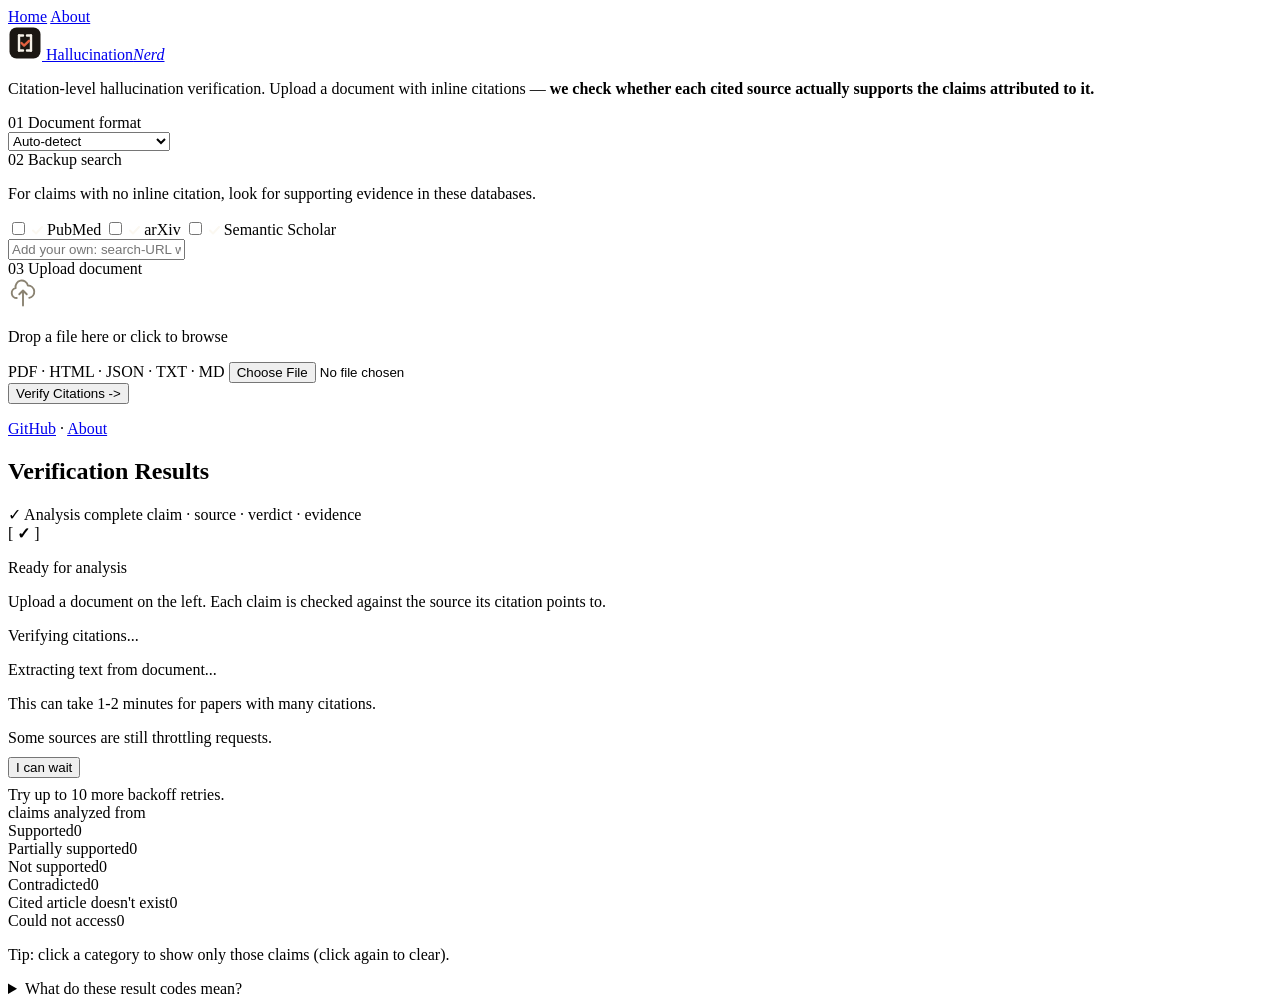
==== frontend/index.html @ cc7b4124 "Merge pull request #8 from Harsh23Kashyap/fix/bounded-citation-retries fix(resolver): retry throttle" ====
<!DOCTYPE html>
<html lang="en">
<head>
    <meta charset="UTF-8">
    <meta name="viewport" content="width=device-width, initial-scale=1.0">
    <title>HallucinationNerd — Citation Verification</title>
    <meta name="description" content="Citation-level hallucination verification: check whether cited sources actually support the claims attributed to them.">
    <link rel="preconnect" href="https://fonts.googleapis.com">
    <link rel="preconnect" href="https://fonts.gstatic.com" crossorigin>
    <link href="https://fonts.googleapis.com/css2?family=Fraunces:ital,opsz,wght@0,9..144,500;0,9..144,600;1,9..144,600&family=IBM+Plex+Mono:wght@400;500;600&family=Inter:wght@400;500;600;700&display=swap" rel="stylesheet">
    <link rel="stylesheet" href="styles.css">
</head>
<body>
    <nav class="corner-nav" aria-label="Primary navigation">
        <a href="index.html" class="active">Home</a>
        <a href="about.html">About</a>
    </nav>
    <div class="shell">

        <!-- LEFT RAIL: input -->
        <div class="rail">
            <div class="brand">
                <a class="brand-mark" href="/">
                    <svg width="34" height="34" viewBox="0 0 34 34" fill="none" aria-hidden="true">
                        <rect x="1.5" y="1.5" width="31" height="31" rx="7" fill="#1B1712"/>
                        <path d="M11 9.5v15M23 9.5v15" stroke="#F5F1E8" stroke-width="2.4" stroke-linecap="round"/>
                        <path d="M11 9.5h4M11 24.5h4M23 9.5h-4M23 24.5h-4" stroke="#F5F1E8" stroke-width="2.4" stroke-linecap="round"/>
                        <path d="M13.5 17l2.6 2.6L21 14.8" stroke="#E2603F" stroke-width="2.4" stroke-linecap="round" stroke-linejoin="round"/>
                    </svg>
                    <span class="brand-word">Hallucination<em>Nerd</em></span>
                </a>
                <p class="tagline">
                    Citation-level hallucination verification. Upload a document with inline citations —
                    <strong>we check whether each cited source actually supports the claims attributed to it.</strong>
                </p>
            </div>

            <form id="uploadForm">
                <div class="form-section">
                    <label class="section-label" for="sourceType"><span class="num">01</span> Document format</label>
                    <div class="select-wrap">
                        <select name="source_type" id="sourceType">
                            <option value="auto">Auto-detect</option>
                            <option value="pdf">PDF (research paper)</option>
                            <option value="html">HTML (web page)</option>
                            <option value="json">JSON (structured input)</option>
                            <option value="text">Plain text</option>
                        </select>
                    </div>
                </div>

                <div class="form-section">
                    <span class="section-label"><span class="num">02</span> Backup search</span>
                    <p class="section-hint">For claims with no inline citation, look for supporting evidence in these databases.</p>
                    <div class="check-list">
                        <label class="check">
                            <input type="checkbox" name="db" value="pubmed" class="dbCheck">
                            <span class="box"><svg width="11" height="9" viewBox="0 0 11 9" fill="none"><path d="M1 4.5L4 7.5L10 1" stroke="#FBF8F1" stroke-width="2" stroke-linecap="round" stroke-linejoin="round"/></svg></span>
                            PubMed
                        </label>
                        <label class="check">
                            <input type="checkbox" name="db" value="arxiv" class="dbCheck">
                            <span class="box"><svg width="11" height="9" viewBox="0 0 11 9" fill="none"><path d="M1 4.5L4 7.5L10 1" stroke="#FBF8F1" stroke-width="2" stroke-linecap="round" stroke-linejoin="round"/></svg></span>
                            arXiv
                        </label>
                        <label class="check">
                            <input type="checkbox" name="db" value="semantic_scholar" class="dbCheck">
                            <span class="box"><svg width="11" height="9" viewBox="0 0 11 9" fill="none"><path d="M1 4.5L4 7.5L10 1" stroke="#FBF8F1" stroke-width="2" stroke-linecap="round" stroke-linejoin="round"/></svg></span>
                            Semantic Scholar
                        </label>
                    </div>
                    <input type="text" id="customDatabase" name="custom_database"
                        placeholder="Add your own: search-URL with {query}">
                </div>

                <div class="form-section">
                    <span class="section-label"><span class="num">03</span> Upload document</span>
                    <div id="dropZone" class="dropzone" role="button" tabindex="0" aria-label="Upload a document">
                        <svg width="30" height="30" viewBox="0 0 24 24" fill="none" stroke="#8A8271" stroke-width="1.5" stroke-linecap="round" stroke-linejoin="round">
                            <path d="M7 16a4 4 0 01-.88-7.903A5 5 0 1115.9 6L16 6a5 5 0 011 9.9M15 13l-3-3m0 0l-3 3m3-3v12"/>
                        </svg>
                        <p id="fileLabel">Drop a file here or click to browse</p>
                        <span class="kinds">PDF · HTML · JSON · TXT · MD</span>
                        <input type="file" id="fileInput" name="file" accept=".pdf,.html,.htm,.json,.txt,.md" class="hidden">
                    </div>
                </div>

                <button type="submit" id="submitBtn" class="submit-btn">
                    Verify Citations <span class="arrow">-&gt;</span>
                </button>
            </form>

            <div class="rail-footer">
                <p>
                    <a href="https://github.com/Taranum01/HallucinationNerd">GitHub</a> ·
                    <a href="about.html">About</a>
                </p>
            </div>
        </div>

        <!-- RIGHT: results -->
        <div class="stage">
            <div class="stage-head">
                <h2>Verification Results</h2>
                <span id="doneFlag" class="done-flag hidden">✓ Analysis complete</span>
                <span class="legend">claim · source · verdict · evidence</span>
            </div>

            <!-- Empty state -->
            <div id="emptyState" class="empty-state">
                <div class="motif" aria-hidden="true">[ <b>&#10003;</b> ]</div>
                <p class="title">Ready for analysis</p>
                <p class="sub">Upload a document on the left. Each claim is checked against the source its citation points to.</p>
            </div>

            <!-- Loading state -->
            <div id="loadingState" class="loading-state hidden">
                <div class="loader" aria-hidden="true"></div>
                <p class="title">Verifying citations...</p>
                <p class="stage-msg" id="loadingMsg">Extracting text from document...</p>
                <p class="hint">This can take 1-2 minutes for papers with many citations.</p>
            </div>

            <div id="retryOffer" class="error-box hidden">
                <p style="margin:0 0 10px">Some sources are still throttling requests.</p>
                <button id="patientRetryBtn" type="button" class="primary-btn">I can wait</button>
                <p class="hint" style="margin:8px 0 0">Try up to 10 more backoff retries.</p>
            </div>

            <!-- Summary -->
            <div id="summaryBar" class="summary hidden fade-in">
                <div class="summary-card">
                    <div class="summary-top">
                        <span class="summary-source"><b id="summaryCount"></b> claims analyzed from <span class="fname" id="summaryFile"></span></span>
                        <span id="summaryText" class="hidden"></span>
                    </div>
                    <div class="verdict-summary" id="verdictSummary">
                        <div class="vrow" data-cat="SUPPORTED"><span class="sw" style="background:#1B7F3B"></span><span class="vlabel">Supported</span><span class="vcount" id="vcSupported">0</span></div>
                        <div class="vrow" data-cat="PARTIALLY_SUPPORTED"><span class="sw" style="background:#A6E0B3"></span><span class="vlabel">Partially supported</span><span class="vcount" id="vcPartial">0</span></div>
                        <div class="vrow" data-cat="NOT_SUPPORTED"><span class="sw" style="background:#F2D64B"></span><span class="vlabel">Not supported</span><span class="vcount" id="vcNotSupported">0</span></div>
                        <div class="vrow" data-cat="CONTRADICTED"><span class="sw" style="background:#E0392B"></span><span class="vlabel">Contradicted</span><span class="vcount" id="vcContradicted">0</span></div>
                        <div class="vrow" data-cat="CITATION_NOT_FOUND"><span class="sw" style="background:#000000"></span><span class="vlabel">Cited article doesn&#39;t exist</span><span class="vcount" id="vcNotFound">0</span></div>
                        <div class="vrow" data-cat="NOACCESS"><span class="sw" style="background:#595959"></span><span class="vlabel">Could not access</span><span class="vcount" id="vcNoAccess">0</span></div>
                    </div>
                    <p class="filter-hint" id="filterHint">Tip: click a category to show only those claims (click again to clear).</p>

                    <details class="legend-box">
                        <summary>What do these result codes mean?</summary>
                        <ul>
                            <li><span class="lsw" style="background:#1B7F3B"></span><b>Supported</b> — the cited source states or logically implies the claim.</li>
                            <li><span class="lsw" style="background:#A6E0B3"></span><b>Partially supported</b> — same topic and right direction, but the claim adds specifics not in the source.</li>
                            <li><span class="lsw" style="background:#F2D64B"></span><b>Not supported</b> — the source contains nothing relevant to the claim.</li>
                            <li><span class="lsw" style="background:#E0392B"></span><b>Contradicted</b> — the source states the opposite of the claim.</li>
                            <li><span class="lsw" style="background:#000000"></span><b>Cited article doesn&#39;t exist</b> — the citation does not resolve to a real, retrievable document.</li>
                            <li><span class="lsw" style="background:#595959"></span><b>Could not access</b> — the article exists but its content could not be retrieved or is too sparse to assess.</li>
                        </ul>
                    </details>

                </div>
            </div>

            <!-- Detailed claims -->
            <h3 class="details-head" id="detailsHeader" style="display:none">Detailed per-claim results</h3>
            <div id="claimsList" class="claims-list"></div>

            <!-- Error state -->
            <div id="errorState" class="error-box hidden">
                <p id="errorMsg" style="margin:0"></p>
            </div>
        </div>
    </div>

    <script src="env.js"></script>
    <script src="app.js"></script>
</body>
</html>
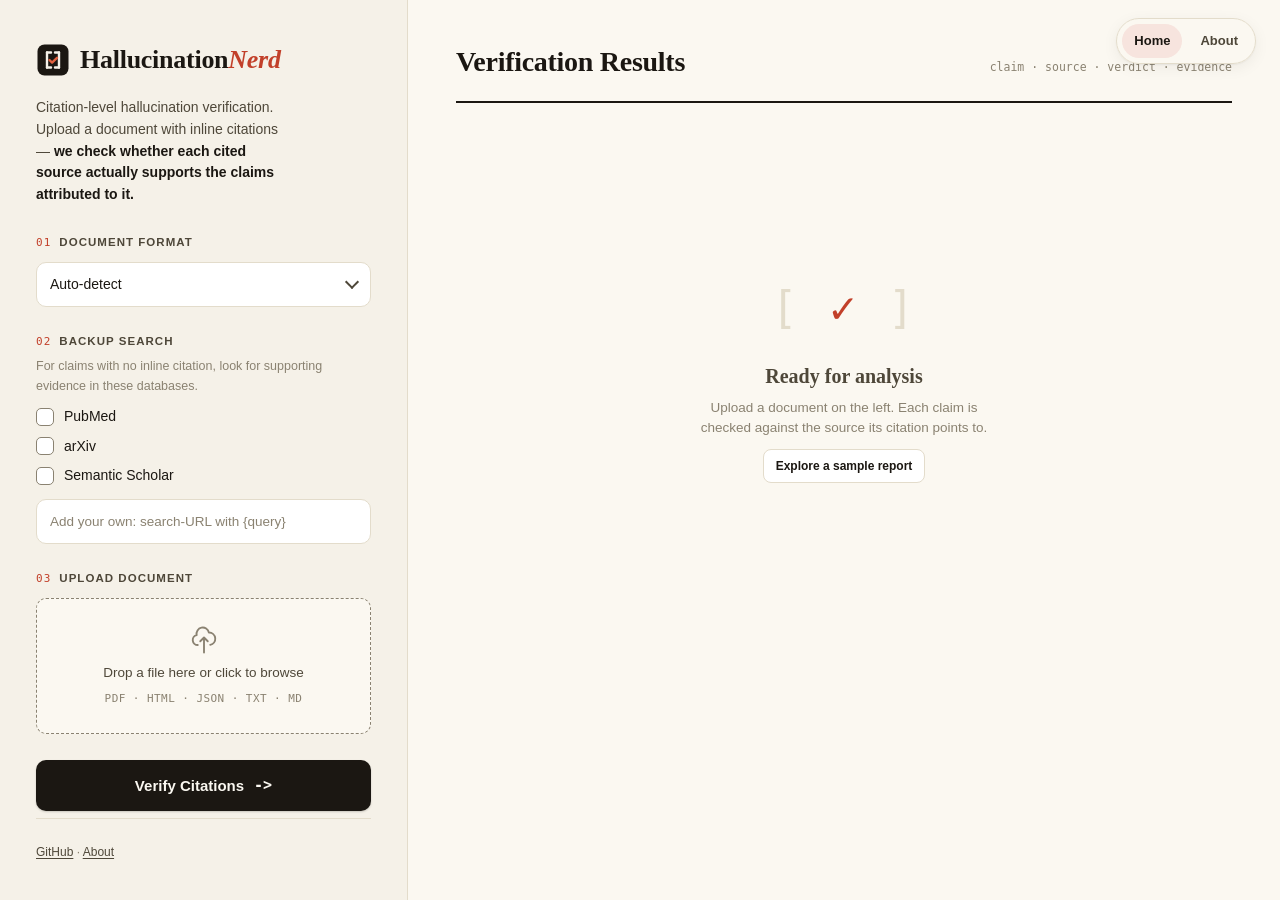
==== commit c4caddf1: "Add practical claim review tools" ====
--- a/frontend/index.html
+++ b/frontend/index.html
@@ -111,6 +111,7 @@
                 <div class="motif" aria-hidden="true">[ <b>&#10003;</b> ]</div>
                 <p class="title">Ready for analysis</p>
                 <p class="sub">Upload a document on the left. Each claim is checked against the source its citation points to.</p>
+                <button type="button" id="tryDemoBtn" class="review-btn demo-btn">Explore a sample report</button>
             </div>
 
             <!-- Loading state -->
@@ -159,6 +160,18 @@
                 </div>
             </div>
 
+            <div id="sampleNotice" class="sample-notice hidden" role="status">Sample report - illustrative results, not a live verification. Upload your own document to run an analysis.</div>
+            <div id="reviewTools" class="review-tools hidden">
+                <div class="review-actions">
+                    <button type="button" id="fixFirstBtn" class="review-btn" aria-pressed="false">Fix-first view</button>
+                    <button type="button" id="originalOrderBtn" class="review-btn" aria-pressed="true">Document order</button>
+                    <button type="button" id="exportReportBtn" class="review-btn">Download private HTML report</button>
+                </div>
+                <p class="review-hint">Download stays on this device, but the file contains document claims and evidence. Share it only if intended.</p>
+                <p id="reviewHint" class="review-hint">Document order shows claims as they appeared in the input.</p>
+                <details id="sourceMapPanel" class="source-map-panel"><summary>Source map <span id="sourceMapCount"></span></summary><div id="sourceMapGroups"></div></details>
+            </div>
+
             <!-- Detailed claims -->
             <h3 class="details-head" id="detailsHeader" style="display:none">Detailed per-claim results</h3>
             <div id="claimsList" class="claims-list"></div>
--- a/frontend/styles.css
+++ b/frontend/styles.css
@@ -0,0 +1,842 @@
+/* ============================================================
+   HallucinationNerd — design system
+   "Research instrument" aesthetic: warm paper, ink type,
+   mono data, signal-red accent.
+   ============================================================ */
+
+:root {
+  --paper:      #F5F1E8;
+  --paper-soft: #FBF8F1;
+  --card:       #FFFFFF;
+  --ink:        #1B1712;
+  --ink-soft:   #4E4739;
+  --ink-mute:   #8A8271;
+  --line:       #E3DCCB;
+  --line-soft:  #EDE7D8;
+
+  --accent:       #C2402A;
+  --accent-deep:  #9E3220;
+  --accent-tint:  #F7E4DE;
+
+  --ok:       #207A46;  --ok-bg:   #E4F3E9;  --ok-rail:   #2E9E5E;
+  --warn:     #9A7108;  --warn-bg: #FBF3D9;  --warn-rail: #D8A514;
+  --bad:      #B33524;  --bad-bg:  #FBE7E2;  --bad-rail:  #D0503C;
+  --contra:   #7E1B14;  --contra-bg:#F6DBD5; --contra-rail:#A02A20;
+  --teal:     #0E6E5C;  --teal-bg: #DFF1EC;  --teal-rail: #1C8A74;
+  --orange:   #A34E0B;  --orange-bg:#FBEEDD; --orange-rail:#C96A1B;
+  --violet:   #5E5496;  --violet-bg:#EAE7F4; --violet-rail:#7A6FB0;
+  --gray:     #5E594C;  --gray-bg: #EFEBDF;  --gray-rail: #A39A83;
+
+  --font-display: "Fraunces", Georgia, serif;
+  --font-ui: "Inter", -apple-system, "Segoe UI", sans-serif;
+  --font-mono: "IBM Plex Mono", "SFMono-Regular", Menlo, monospace;
+
+  --rail-w: 408px;
+  --radius: 10px;
+  --shadow-card: 0 1px 2px rgba(27,23,18,.05), 0 4px 16px rgba(27,23,18,.06);
+}
+
+* { box-sizing: border-box; }
+
+html, body { height: 100%; }
+
+body {
+  margin: 0;
+  font-family: var(--font-ui);
+  background: var(--paper);
+  color: var(--ink);
+  font-size: 15px;
+  line-height: 1.55;
+  -webkit-font-smoothing: antialiased;
+}
+
+.hidden { display: none !important; }
+
+::selection { background: var(--accent-tint); }
+
+:focus-visible {
+  outline: 2px solid var(--accent);
+  outline-offset: 2px;
+  border-radius: 4px;
+}
+
+/* ============ Layout ============ */
+
+.shell { display: flex; min-height: 100vh; }
+
+/* ============ Left rail ============ */
+
+.rail {
+  width: var(--rail-w);
+  flex: 0 0 var(--rail-w);
+  background: var(--paper);
+  border-right: 1px solid var(--line);
+  padding: 40px 36px 32px;
+  display: flex;
+  flex-direction: column;
+  gap: 0;
+}
+
+.brand { margin-bottom: 28px; }
+
+.brand-mark {
+  display: inline-flex;
+  align-items: center;
+  gap: 10px;
+  text-decoration: none;
+  color: var(--ink);
+}
+
+.brand-mark svg { flex: 0 0 auto; }
+
+.brand-word {
+  font-family: var(--font-display);
+  font-weight: 600;
+  font-size: 26px;
+  letter-spacing: -0.01em;
+}
+
+.brand-word em {
+  font-style: italic;
+  color: var(--accent);
+}
+
+.tagline {
+  margin: 14px 0 0;
+  color: var(--ink-soft);
+  font-size: 14px;
+  max-width: 32ch;
+}
+
+.tagline strong { color: var(--ink); font-weight: 600; }
+
+/* Form sections */
+
+.form-section { margin-bottom: 26px; }
+
+.section-label {
+  display: flex;
+  align-items: baseline;
+  gap: 8px;
+  font-size: 11.5px;
+  font-weight: 700;
+  letter-spacing: 0.09em;
+  text-transform: uppercase;
+  color: var(--ink-soft);
+  margin-bottom: 10px;
+}
+
+.section-label .num {
+  font-family: var(--font-mono);
+  font-weight: 500;
+  color: var(--accent);
+  font-size: 11px;
+}
+
+.section-hint {
+  font-size: 12.5px;
+  color: var(--ink-mute);
+  margin: -4px 0 10px;
+}
+
+/* Select */
+
+.select-wrap { position: relative; }
+
+.select-wrap::after {
+  content: "";
+  position: absolute;
+  right: 14px; top: 50%;
+  width: 8px; height: 8px;
+  border-right: 2px solid var(--ink-soft);
+  border-bottom: 2px solid var(--ink-soft);
+  transform: translateY(-70%) rotate(45deg);
+  pointer-events: none;
+}
+
+select {
+  width: 100%;
+  appearance: none;
+  -webkit-appearance: none;
+  background: var(--card);
+  border: 1px solid var(--line);
+  border-radius: var(--radius);
+  padding: 11px 36px 11px 13px;
+  font: inherit;
+  font-size: 14px;
+  color: var(--ink);
+  cursor: pointer;
+  transition: border-color .15s, box-shadow .15s;
+}
+
+select:hover { border-color: var(--ink-mute); }
+select:focus { outline: none; border-color: var(--accent); box-shadow: 0 0 0 3px var(--accent-tint); }
+
+/* Checkboxes */
+
+.check-list { display: flex; flex-direction: column; gap: 8px; margin-bottom: 12px; }
+
+.check {
+  display: flex;
+  align-items: center;
+  gap: 10px;
+  font-size: 14px;
+  color: var(--ink);
+  cursor: pointer;
+  user-select: none;
+}
+
+.check input { position: absolute; opacity: 0; width: 0; height: 0; }
+
+.check .box {
+  flex: 0 0 auto;
+  width: 18px; height: 18px;
+  border: 1.5px solid var(--ink-mute);
+  border-radius: 5px;
+  background: var(--card);
+  display: grid;
+  place-items: center;
+  transition: background .15s, border-color .15s;
+}
+
+.check .box svg { opacity: 0; transform: scale(.6); transition: opacity .12s, transform .12s; }
+
+.check input:checked + .box { background: var(--accent); border-color: var(--accent); }
+.check input:checked + .box svg { opacity: 1; transform: scale(1); }
+.check input:focus-visible + .box { outline: 2px solid var(--accent); outline-offset: 2px; }
+.check:hover .box { border-color: var(--ink-soft); }
+
+/* Text input */
+
+input[type="text"] {
+  width: 100%;
+  background: var(--card);
+  border: 1px solid var(--line);
+  border-radius: var(--radius);
+  padding: 11px 13px;
+  font: inherit;
+  font-size: 13.5px;
+  font-family: var(--font-mono);
+  color: var(--ink);
+  transition: border-color .15s, box-shadow .15s;
+}
+
+input[type="text"]::placeholder { color: var(--ink-mute); font-family: var(--font-ui); }
+input[type="text"]:hover { border-color: var(--ink-mute); }
+input[type="text"]:focus { outline: none; border-color: var(--accent); box-shadow: 0 0 0 3px var(--accent-tint); }
+
+/* Dropzone */
+
+.dropzone {
+  border: 1.5px dashed var(--ink-mute);
+  border-radius: var(--radius);
+  background: var(--paper-soft);
+  padding: 26px 18px;
+  text-align: center;
+  cursor: pointer;
+  transition: border-color .15s, background .15s;
+}
+
+.dropzone:hover, .dropzone.dragover {
+  border-color: var(--accent);
+  background: var(--accent-tint);
+}
+
+.dropzone svg { display: block; margin: 0 auto 8px; }
+
+.dropzone p {
+  margin: 0;
+  font-size: 13.5px;
+  color: var(--ink-soft);
+  overflow-wrap: anywhere;
+}
+
+.dropzone .kinds {
+  display: block;
+  margin-top: 6px;
+  font-family: var(--font-mono);
+  font-size: 11px;
+  color: var(--ink-mute);
+  letter-spacing: 0.04em;
+}
+
+/* Submit button */
+
+.submit-btn {
+  width: 100%;
+  border: none;
+  border-radius: var(--radius);
+  background: var(--ink);
+  color: var(--paper-soft);
+  font: inherit;
+  font-size: 15px;
+  font-weight: 600;
+  padding: 14px 20px;
+  cursor: pointer;
+  display: flex;
+  align-items: center;
+  justify-content: center;
+  gap: 10px;
+  transition: background .15s, transform .1s, box-shadow .15s;
+  box-shadow: 0 1px 2px rgba(27,23,18,.2);
+}
+
+.submit-btn:hover:not(:disabled) { background: var(--accent-deep); }
+.submit-btn:active:not(:disabled) { transform: translateY(1px); }
+.submit-btn:disabled { opacity: .55; cursor: not-allowed; }
+
+.submit-btn .arrow { font-family: var(--font-mono); }
+
+/* Rail footer */
+
+.rail-footer {
+  margin-top: auto;
+  padding-top: 24px;
+  border-top: 1px solid var(--line);
+  font-size: 12px;
+  color: var(--ink-mute);
+}
+
+.rail-footer p { margin: 0 0 6px; }
+
+.rail-footer a { color: var(--ink-soft); text-decoration: underline; text-underline-offset: 2px; }
+.rail-footer a:hover { color: var(--accent); }
+
+/* ============ Results panel ============ */
+
+.stage {
+  flex: 1;
+  min-width: 0;
+  background: var(--paper-soft);
+  padding: 40px 48px 64px;
+  overflow-y: auto;
+}
+
+.stage-head {
+  display: flex;
+  align-items: baseline;
+  justify-content: space-between;
+  gap: 16px;
+  margin-bottom: 28px;
+  padding-bottom: 18px;
+  border-bottom: 2px solid var(--ink);
+}
+
+.stage-head h2 {
+  font-family: var(--font-display);
+  font-size: 28px;
+  font-weight: 600;
+  letter-spacing: -0.01em;
+  margin: 0;
+}
+
+.stage-head .legend {
+  font-family: var(--font-mono);
+  font-size: 11.5px;
+  color: var(--ink-mute);
+  white-space: nowrap;
+}
+
+/* Empty state */
+
+.empty-state {
+  display: flex;
+  flex-direction: column;
+  align-items: center;
+  justify-content: center;
+  min-height: 55vh;
+  text-align: center;
+}
+
+.empty-state .motif {
+  font-family: var(--font-mono);
+  font-size: 44px;
+  color: var(--line);
+  letter-spacing: 0.06em;
+  margin-bottom: 18px;
+  user-select: none;
+}
+
+.empty-state .motif b { color: var(--accent); font-weight: 500; }
+
+.empty-state .title {
+  font-family: var(--font-display);
+  font-size: 20px;
+  font-weight: 600;
+  color: var(--ink-soft);
+  margin: 0 0 6px;
+}
+
+.empty-state .sub { margin: 0; font-size: 13.5px; color: var(--ink-mute); max-width: 40ch; }
+
+/* Loading state */
+
+.loading-state {
+  display: flex;
+  flex-direction: column;
+  align-items: center;
+  justify-content: center;
+  min-height: 55vh;
+  text-align: center;
+}
+
+.loader {
+  width: 44px; height: 44px;
+  border-radius: 50%;
+  border: 3px solid var(--line);
+  border-top-color: var(--accent);
+  animation: spin .8s linear infinite;
+  margin-bottom: 20px;
+}
+
+@keyframes spin { to { transform: rotate(360deg); } }
+
+.loading-state .title { font-weight: 600; margin: 0 0 4px; }
+.loading-state .stage-msg { font-family: var(--font-mono); font-size: 12.5px; color: var(--accent-deep); margin: 0 0 12px; }
+.loading-state .hint { font-size: 12px; color: var(--ink-mute); margin: 0; }
+
+@media (prefers-reduced-motion: reduce) {
+  .loader { animation: none; }
+  .fade-in { animation: none !important; }
+  * { transition: none !important; }
+}
+
+/* ============ Summary ============ */
+
+.summary { margin-bottom: 36px; }
+
+.summary-card {
+  background: var(--card);
+  border: 1px solid var(--line);
+  border-radius: var(--radius);
+  box-shadow: var(--shadow-card);
+  padding: 22px 24px;
+}
+
+.summary-top {
+  display: flex;
+  align-items: baseline;
+  justify-content: space-between;
+  gap: 16px;
+  flex-wrap: wrap;
+  margin-bottom: 14px;
+}
+
+.summary-source {
+  font-size: 13.5px;
+  color: var(--ink-soft);
+}
+
+.summary-source b { color: var(--ink); font-weight: 600; }
+.summary-source .fname { font-family: var(--font-mono); font-size: 12.5px; background: var(--gray-bg); border: 1px solid var(--line-soft); padding: 2px 7px; border-radius: 5px; }
+
+.reliability-num {
+  font-family: var(--font-display);
+  font-size: 34px;
+  font-weight: 600;
+  line-height: 1;
+  white-space: nowrap;
+}
+
+.reliability-num small { font-family: var(--font-ui); font-size: 12px; font-weight: 600; letter-spacing: 0.06em; text-transform: uppercase; margin-left: 8px; color: var(--ink-mute); }
+
+.tone-good { color: var(--ok); }
+.tone-mid  { color: var(--warn); }
+.tone-bad  { color: var(--bad); }
+
+.meter {
+  height: 8px;
+  background: var(--gray-bg);
+  border-radius: 99px;
+  overflow: hidden;
+  margin-bottom: 20px;
+}
+
+.meter-fill {
+  height: 100%;
+  border-radius: 99px;
+  width: 0%;
+  transition: width .6s cubic-bezier(.22,.8,.3,1);
+}
+
+.meter-fill.tone-good { background: var(--ok-rail); }
+.meter-fill.tone-mid  { background: var(--warn-rail); }
+.meter-fill.tone-bad  { background: var(--bad-rail); }
+
+/* Stat grid — real numbers, no blank bars */
+
+.stat-grid {
+  display: grid;
+  grid-template-columns: repeat(auto-fit, minmax(120px, 1fr));
+  gap: 10px;
+}
+
+.stat {
+  border: 1px solid var(--line-soft);
+  border-radius: 8px;
+  background: var(--paper-soft);
+  padding: 12px 14px 10px;
+  border-top: 3px solid var(--gray-rail);
+}
+
+.stat.stat-total   { border-top-color: var(--ink); }
+.stat.stat-ok      { border-top-color: var(--ok-rail); }
+.stat.stat-warn    { border-top-color: var(--warn-rail); }
+.stat.stat-bad     { border-top-color: var(--bad-rail); }
+.stat.stat-uncited { border-top-color: var(--violet-rail); }
+
+.stat .n {
+  display: block;
+  font-family: var(--font-mono);
+  font-size: 24px;
+  font-weight: 600;
+  line-height: 1.1;
+}
+
+.stat .l {
+  display: block;
+  font-size: 11px;
+  font-weight: 600;
+  letter-spacing: 0.05em;
+  text-transform: uppercase;
+  color: var(--ink-mute);
+  margin-top: 3px;
+}
+
+/* Category report */
+
+.cat-report { margin-top: 18px; display: flex; flex-direction: column; gap: 8px; }
+
+.cat-row {
+  display: flex;
+  align-items: baseline;
+  gap: 10px;
+  border: 1px solid var(--line-soft);
+  border-left: 4px solid var(--gray-rail);
+  background: var(--paper-soft);
+  border-radius: 8px;
+  padding: 10px 14px;
+  font-size: 13px;
+}
+
+.cat-row .cat-name { font-weight: 600; color: var(--ink); white-space: nowrap; }
+.cat-row .cat-vals { font-family: var(--font-mono); font-size: 12.5px; color: var(--ink-soft); overflow-wrap: anywhere; }
+
+.cat-row.c-blue   { border-left-color: #5B7FB0; }
+.cat-row.c-green  { border-left-color: var(--ok-rail); }
+.cat-row.c-yellow { border-left-color: var(--warn-rail); }
+.cat-row.c-red    { border-left-color: var(--bad-rail); }
+.cat-row.c-orange { border-left-color: var(--orange-rail); }
+.cat-row.c-teal   { border-left-color: var(--teal-rail); }
+.cat-row.c-purple { border-left-color: var(--violet-rail); }
+.cat-row.c-gray   { border-left-color: var(--gray-rail); }
+
+/* ============ Claim cards ============ */
+
+.details-head {
+  font-family: var(--font-display);
+  font-size: 20px;
+  font-weight: 600;
+  margin: 34px 0 16px;
+  padding-top: 22px;
+  border-top: 1px solid var(--line);
+}
+
+.claims-list { display: flex; flex-direction: column; gap: 0; }
+
+.claim-card {
+  background: transparent;
+  border: none;
+  border-top: 1px solid var(--line);
+  border-radius: 0;
+  box-shadow: none;
+  padding: 18px 4px 20px;
+}
+
+/* verdict color lives on the wordmark (text + dot), not a rail */
+
+.claim-top {
+  display: flex;
+  align-items: baseline;
+  gap: 12px;
+  margin-bottom: 10px;
+}
+
+.claim-idx {
+  font-family: var(--font-mono);
+  font-size: 11px;
+  color: var(--ink-mute);
+  flex: 0 0 auto;
+}
+
+.claim-top .verdict-wordmark { flex: 1; }
+
+/* pills removed - verdicts render as wordmarks (see .verdict-wordmark) */
+
+.conf {
+  display: flex;
+  align-items: center;
+  gap: 7px;
+  font-family: var(--font-mono);
+  font-size: 11px;
+  color: var(--ink-mute);
+  white-space: nowrap;
+}
+
+.conf .conf-track {
+  width: 56px; height: 3px;
+  background: var(--line);
+  border-radius: 99px;
+  overflow: hidden;
+}
+
+.conf .conf-fill { display: block; height: 100%; background: var(--ink-soft); border-radius: 99px; }
+
+.claim-text {
+  font-family: var(--font-display);
+  font-size: 17px;
+  font-weight: 500;
+  line-height: 1.55;
+  color: var(--ink);
+  margin: 0 0 10px;
+  overflow-wrap: anywhere;
+}
+
+.claim-refs {
+  display: flex;
+  flex-wrap: wrap;
+  gap: 6px;
+  margin: 0 0 6px;
+}
+
+.ref-chip {
+  font-family: var(--font-mono);
+  font-size: 11.5px;
+  color: var(--ink-soft);
+  border: 1px solid var(--line);
+  border-radius: 4px;
+  padding: 2px 7px;
+  background: var(--paper-soft);
+}
+
+.claim-card details { margin-top: 6px; }
+
+.claim-card summary {
+  font-family: var(--font-mono);
+  font-size: 11px;
+  font-weight: 600;
+  letter-spacing: 0.12em;
+  text-transform: uppercase;
+  color: var(--accent-deep);
+  cursor: pointer;
+  user-select: none;
+  list-style: none;
+}
+
+.claim-card summary::-webkit-details-marker { display: none; }
+
+.claim-card summary:hover { text-decoration: underline; text-underline-offset: 2px; }
+
+.claim-card details.secondary summary { color: var(--ink-mute); }
+
+.claim-card blockquote {
+  margin: 8px 0 0;
+  padding: 8px 12px;
+  border-left: 3px solid var(--line);
+  background: var(--paper-soft);
+  border-radius: 0 6px 6px 0;
+  font-size: 12.5px;
+  font-style: italic;
+  color: var(--ink-soft);
+}
+
+.claim-card .reasoning {
+  margin: 8px 0 0;
+  font-size: 12.5px;
+  color: var(--ink-soft);
+}
+
+/* Error */
+
+.error-box {
+  background: var(--bad-bg);
+  border: 1px solid var(--bad-rail);
+  border-radius: var(--radius);
+  padding: 14px 16px;
+  color: var(--contra);
+  font-weight: 500;
+  font-size: 14px;
+}
+
+/* Fade in */
+
+.fade-in { animation: fadeIn .35s ease both; }
+@keyframes fadeIn { from { opacity: 0; transform: translateY(8px); } to { opacity: 1; transform: none; } }
+
+/* ============ Mobile ============ */
+
+@media (max-width: 880px) {
+  .shell { flex-direction: column; }
+  .rail {
+    width: 100%;
+    flex: none;
+    border-right: none;
+    border-bottom: 1px solid var(--line);
+    padding: 28px 20px 24px;
+  }
+  .brand-word { font-size: 23px; }
+  .tagline { max-width: none; }
+  .stage { padding: 24px 20px 48px; }
+  .stage-head h2 { font-size: 23px; }
+  .stage-head { flex-direction: column; align-items: flex-start; gap: 4px; }
+  .summary-top { flex-direction: column; gap: 6px; }
+  .empty-state .motif { font-size: 34px; }
+  .claim-top { flex-wrap: wrap; }
+}
+
+@media (max-width: 880px) {
+  .cat-row { flex-direction: column; gap: 2px; }
+  .cat-row .cat-name { white-space: normal; }
+}
+
+
+/* ===== Professor-requested + a11y additions ===== */
+.done-flag {
+  font-family: var(--font-ui);
+  font-size: 12px;
+  font-weight: 700;
+  letter-spacing: 0.03em;
+  color: var(--ok);
+  background: var(--ok-bg);
+  border: 1px solid var(--ok-rail);
+  padding: 3px 11px;
+  border-radius: 99px;
+  white-space: nowrap;
+}
+
+.reliability-caption {
+  margin: -8px 0 18px;
+  font-size: 12px;
+  color: var(--ink-mute);
+  max-width: 74ch;
+}
+
+.legend-box {
+  margin-top: 16px;
+  border-top: 1px solid var(--line-soft);
+  padding-top: 12px;
+}
+.legend-box > summary {
+  font-size: 12.5px;
+  font-weight: 600;
+  color: var(--accent-deep);
+  cursor: pointer;
+  user-select: none;
+}
+.legend-box > summary:hover { text-decoration: underline; text-underline-offset: 2px; }
+.legend-box ul { margin: 10px 0 2px; padding-left: 18px; display: flex; flex-direction: column; gap: 5px; }
+.legend-box li { font-size: 12.5px; color: var(--ink-soft); }
+.legend-box li b { color: var(--ink); font-weight: 600; }
+
+/* ===== About page (shared theme) ===== */
+.about-page { background: var(--paper); }
+.site-header { border-bottom: 1px solid var(--line); background: var(--paper); }
+.site-header .wrap { max-width: 880px; margin: 0 auto; padding: 20px 28px; display: flex; align-items: center; justify-content: space-between; gap: 16px; }
+.site-nav { display: flex; gap: 22px; font-size: 14px; }
+.site-nav a { color: var(--ink-soft); text-decoration: none; }
+.site-nav a:hover { color: var(--accent); }
+.site-nav a.active { color: var(--ink); font-weight: 600; }
+.about-main { max-width: 880px; margin: 0 auto; padding: 44px 28px 64px; }
+.about-main h1 { font-family: var(--font-display); font-size: 34px; font-weight: 600; letter-spacing: -0.01em; margin: 0 0 18px; }
+.about-main h2 { font-family: var(--font-display); font-size: 23px; font-weight: 600; margin: 40px 0 14px; }
+.about-main p.lead { color: var(--ink-soft); font-size: 15px; line-height: 1.65; max-width: 70ch; margin: 0 0 8px; }
+.team-grid { display: grid; grid-template-columns: repeat(2, 1fr); gap: 16px; margin: 10px 0 40px; }
+.team-card { background: var(--card); border: 1px solid var(--line); border-radius: var(--radius); box-shadow: var(--shadow-card); padding: 20px; display: flex; gap: 16px; align-items: flex-start; }
+.team-card .avatar { flex: 0 0 auto; width: 92px; height: 92px; border-radius: 50%; object-fit: cover; border: 1px solid var(--line); }
+.team-card .avatar-ph { flex: 0 0 auto; width: 92px; height: 92px; border-radius: 50%; background: var(--accent-tint); color: var(--accent-deep); display: grid; place-items: center; font-family: var(--font-display); font-weight: 600; font-size: 24px; }
+.team-card h3 { font-family: var(--font-ui); font-size: 17px; font-weight: 600; margin: 0; color: var(--ink); }
+.team-card h3 a { color: var(--ink); text-decoration: none; }
+.team-card h3 a:hover { color: var(--accent); }
+.team-card .role { font-size: 13.5px; color: var(--ink-soft); margin: 4px 0 0; }
+.team-card .aff { font-size: 13px; color: var(--ink-mute); margin: 4px 0 0; }
+.team-card .li { font-size: 13px; margin: 9px 0 0; }
+.team-card .li a { color: var(--accent-deep); text-decoration: underline; text-underline-offset: 2px; }
+.try-btn { display: inline-flex; align-items: center; gap: 10px; background: var(--ink); color: var(--paper-soft); text-decoration: none; font-weight: 600; font-size: 15px; padding: 13px 22px; border-radius: var(--radius); box-shadow: 0 1px 2px rgba(27,23,18,.2); transition: background .15s; }
+.try-btn:hover { background: var(--accent-deep); }
+.try-btn .arrow { font-family: var(--font-mono); }
+.site-footer { max-width: 880px; margin: 0 auto; padding: 22px 28px 40px; border-top: 1px solid var(--line); color: var(--ink-mute); font-size: 12.5px; }
+.site-footer a { color: var(--ink-soft); text-decoration: underline; text-underline-offset: 2px; }
+.site-footer a:hover { color: var(--accent); }
+@media (max-width: 720px) { .team-grid { grid-template-columns: 1fr; } .about-main h1 { font-size: 28px; } }
+
+
+/* ===== Paper's canonical 6-category palette (design_implementation.tex) ===== */
+:root {
+  --hn-supported: #1B7F3B;
+  --hn-partial:   #A6E0B3;
+  --hn-notsupp:   #F2D64B;
+  --hn-contra:    #E0392B;
+  --hn-noexist:   #000000;
+  --hn-noaccess:  #595959;
+}
+.verdict-summary { display: flex; flex-direction: column; gap: 6px; margin: 4px 0; }
+.vrow { display: flex; align-items: center; gap: 10px; padding: 8px 12px; border: 1px solid var(--line-soft); border-radius: 8px; background: var(--paper-soft); }
+.vrow .sw { flex: 0 0 auto; width: 14px; height: 14px; border-radius: 3px; border: 1px solid rgba(0,0,0,.15); }
+.vrow .vlabel { flex: 1; font-size: 13.5px; color: var(--ink); }
+.vrow .vcount { font-family: var(--font-mono); font-size: 16px; font-weight: 600; color: var(--ink); min-width: 2ch; text-align: right; }
+.legend-box .lsw { display: inline-block; width: 11px; height: 11px; border-radius: 3px; margin-right: 7px; vertical-align: middle; border: 1px solid rgba(0,0,0,.15); }
+/* Verdict wordmarks: small color square + uppercase letterspaced label.
+   Same six verdict colors as the summary panel, applied as text + dot. */
+.verdict-wordmark {
+  display: inline-flex;
+  align-items: center;
+  gap: 7px;
+  font-family: var(--font-mono);
+  font-size: 11.5px;
+  font-weight: 600;
+  letter-spacing: 0.14em;
+  text-transform: uppercase;
+  white-space: nowrap;
+}
+.verdict-wordmark .vw-dot { width: 9px; height: 9px; border-radius: 2px; background: currentColor; flex: 0 0 auto; }
+
+.badge-hn-supported, .badge-supported     { color: var(--ok); }
+.badge-hn-partial, .badge-partial         { color: var(--warn); }
+.badge-hn-notsupp, .badge-not-supported   { color: var(--bad); }
+.badge-hn-contra, .badge-contradicted     { color: var(--contra); }
+.badge-hn-noexist                         { color: var(--violet); }
+.badge-hn-noaccess, .badge-unverifiable   { color: var(--gray); }
+.badge-backup-found                       { color: var(--teal); }
+.badge-no-backup                          { color: var(--orange); }
+.badge-no-citation                        { color: var(--violet); }
+
+
+/* ===== Clickable category filtering ===== */
+.filter-hint { margin: 8px 2px 0; font-size: 12px; color: var(--ink-mute); }
+.vrow { cursor: pointer; transition: border-color .12s, box-shadow .12s, background .12s; }
+.vrow:hover { border-color: var(--ink-mute); }
+.vrow.selected { border-color: var(--accent); box-shadow: 0 0 0 2px var(--accent-tint); background: var(--card); }
+.vrow.disabled { cursor: default; opacity: .5; }
+.vrow.disabled:hover { border-color: var(--line-soft); }
+
+/* Home/About navigation */
+.corner-nav { position: fixed; top: 18px; right: 24px; z-index: 20; display: flex; gap: 6px; padding: 5px; border: 1px solid var(--line); border-radius: 999px; background: rgba(251,248,241,.94); box-shadow: var(--shadow-card); backdrop-filter: blur(8px); }
+.corner-nav a { color: var(--ink-soft); text-decoration: none; font-size: 13px; font-weight: 600; padding: 7px 12px; border-radius: 999px; }
+.corner-nav a:hover, .corner-nav a.active { color: var(--ink); background: var(--accent-tint); }
+@media (max-width: 720px) { .corner-nav { top: 10px; right: 10px; } }
+
+/* Result review tools */
+.review-tools{margin:16px 0 20px;padding:14px;border:1px solid var(--line);border-radius:12px;background:var(--card)}
+.review-actions{display:flex;flex-wrap:wrap;gap:8px}
+.review-btn{border:1px solid var(--line);border-radius:8px;background:var(--card);color:var(--ink);padding:9px 12px;font:600 12px Inter,sans-serif;cursor:pointer}
+.review-btn:hover,.review-btn:focus-visible{border-color:var(--accent);outline:2px solid transparent;background:var(--accent-tint)}
+.review-btn[aria-pressed=true]{border-color:var(--ink-soft);background:var(--paper-soft);color:var(--ink);box-shadow:inset 0 -2px 0 var(--ink-soft)}
+.review-hint{color:var(--ink-mute);font:12px/1.5 Inter,sans-serif;margin:9px 0 0}
+.sample-notice{margin:12px 0;padding:12px 14px;border:1px solid var(--line);border-radius:8px;background:var(--paper-soft);font:600 12px/1.5 Inter,sans-serif;color:var(--ink-soft)}
+.demo-btn{margin-top:10px}
+.source-map-panel{margin-top:12px;border-top:1px solid var(--line);padding-top:12px}
+.source-map-panel summary{cursor:pointer;font-weight:700;font-size:13px;color:var(--ink)}
+.source-map-group{padding:11px 0;border-bottom:1px solid var(--line-soft)}
+.source-map-group h4{font:600 12px/1.5 Inter,sans-serif;margin:0 0 4px;overflow-wrap:anywhere}
+.source-map-group ul{padding-left:20px;margin:5px 0 0}.source-map-group li{margin:4px 0;font-size:12px;line-height:1.4;overflow-wrap:anywhere}
+.source-map-group a{color:var(--accent);text-decoration:underline}
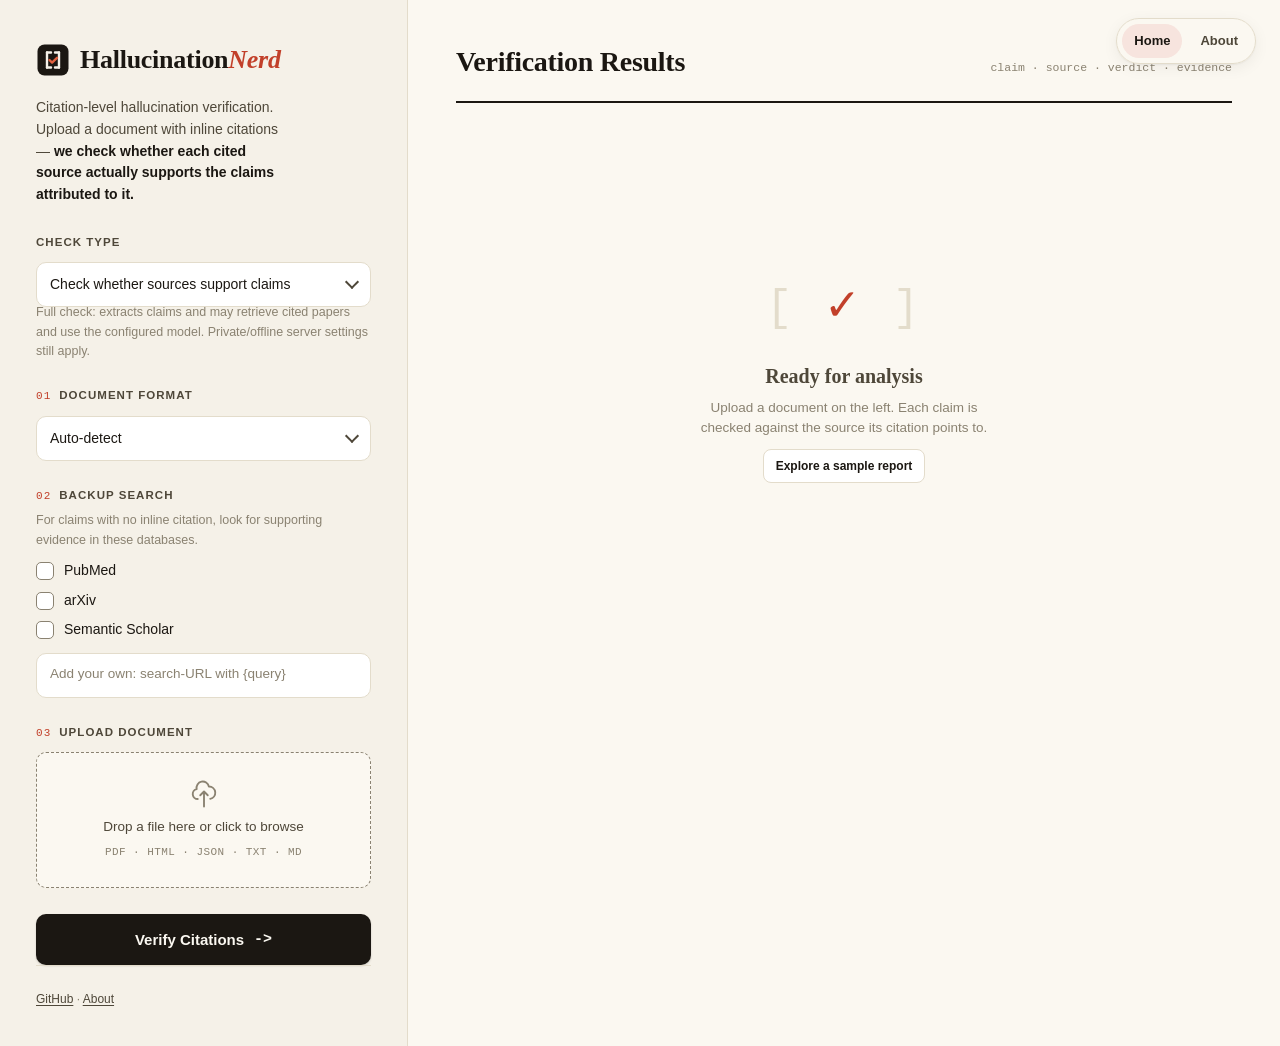
==== commit 297311a8: "Merge 507edbdad388a8ec5d7a67d2c6e127244dd9df45 into 7d14333e425865b0cab11f0362798424f83a677a" ====
--- a/frontend/index.html
+++ b/frontend/index.html
@@ -36,6 +36,14 @@
             </div>
 
             <form id="uploadForm">
+                <div class="form-section">
+                    <label class="section-label" for="verificationMode">Check type</label>
+                    <div class="select-wrap"><select id="verificationMode" name="verification_mode">
+                        <option value="claim_support" selected>Check whether sources support claims</option>
+                        <option value="citation_existence">Check citation IDs first (arXiv only)</option>
+                    </select></div>
+                    <p class="section-hint" id="modeExplanation">Full check: extracts claims and may retrieve cited papers and use the configured model. Private/offline server settings still apply.</p>
+                </div>
                 <div class="form-section">
                     <label class="section-label" for="sourceType"><span class="num">01</span> Document format</label>
                     <div class="select-wrap">
@@ -101,12 +109,13 @@
         <!-- RIGHT: results -->
         <div class="stage">
             <div class="stage-head">
-                <h2>Verification Results</h2>
+                <h2 id="resultsTitle">Verification Results</h2>
                 <span id="doneFlag" class="done-flag hidden">✓ Analysis complete</span>
                 <span class="legend">claim · source · verdict · evidence</span>
             </div>
 
             <!-- Empty state -->
+            <section id="existenceResults" class="hidden" aria-live="polite"></section>
             <div id="emptyState" class="empty-state">
                 <div class="motif" aria-hidden="true">[ <b>&#10003;</b> ]</div>
                 <p class="title">Ready for analysis</p>
--- a/frontend/styles.css
+++ b/frontend/styles.css
@@ -34,6 +34,8 @@
   --rail-w: 408px;
   --radius: 10px;
   --shadow-card: 0 1px 2px rgba(27,23,18,.05), 0 4px 16px rgba(27,23,18,.06);
+  --motion-quick: 160ms;
+  --motion-ease: cubic-bezier(.2,.7,.2,1);
 }
 
 * { box-sizing: border-box; }
@@ -87,7 +89,8 @@
   color: var(--ink);
 }
 
-.brand-mark svg { flex: 0 0 auto; }
+.brand-mark svg { flex: 0 0 auto; transition: transform var(--motion-quick) var(--motion-ease); }
+.brand-mark:hover svg, .brand-mark:focus-visible svg { transform: rotate(-5deg); }
 
 .brand-word {
   font-family: var(--font-display);
@@ -234,15 +237,18 @@
   padding: 26px 18px;
   text-align: center;
   cursor: pointer;
-  transition: border-color .15s, background .15s;
+  transition: border-color var(--motion-quick), background var(--motion-quick), box-shadow var(--motion-quick);
 }
 
 .dropzone:hover, .dropzone.dragover {
   border-color: var(--accent);
   background: var(--accent-tint);
-}
-
-.dropzone svg { display: block; margin: 0 auto 8px; }
+  box-shadow: inset 0 0 0 1px var(--accent-tint);
+}
+
+.dropzone:focus-visible { outline: 2px solid var(--accent); outline-offset: 3px; }
+.dropzone svg { display: block; margin: 0 auto 8px; transition: transform var(--motion-quick) var(--motion-ease); }
+.dropzone:hover svg, .dropzone.dragover svg, .dropzone:focus-visible svg { transform: translateY(-3px); }
 
 .dropzone p {
   margin: 0;
@@ -281,7 +287,9 @@
   box-shadow: 0 1px 2px rgba(27,23,18,.2);
 }
 
-.submit-btn:hover:not(:disabled) { background: var(--accent-deep); }
+.submit-btn:hover:not(:disabled) { background: var(--accent-deep); box-shadow: 0 4px 12px rgba(27,23,18,.17); }
+.submit-btn .arrow { display: inline-block; transition: transform var(--motion-quick) var(--motion-ease); }
+.submit-btn:hover:not(:disabled) .arrow, .submit-btn:focus-visible .arrow { transform: translateX(3px); }
 .submit-btn:active:not(:disabled) { transform: translateY(1px); }
 .submit-btn:disabled { opacity: .55; cursor: not-allowed; }
 
@@ -392,14 +400,20 @@
 @keyframes spin { to { transform: rotate(360deg); } }
 
 .loading-state .title { font-weight: 600; margin: 0 0 4px; }
+.loading-state .title::after {
+  content: "";
+  display: inline-block;
+  width: 1.5em;
+  text-align: left;
+  animation: working-dots 1.8s steps(4, end) infinite;
+}
+@keyframes working-dots {
+  0% { content: ""; } 25% { content: "."; }
+  50% { content: ".."; } 75%, 100% { content: "..."; }
+}
 .loading-state .stage-msg { font-family: var(--font-mono); font-size: 12.5px; color: var(--accent-deep); margin: 0 0 12px; }
 .loading-state .hint { font-size: 12px; color: var(--ink-mute); margin: 0; }
 
-@media (prefers-reduced-motion: reduce) {
-  .loader { animation: none; }
-  .fade-in { animation: none !important; }
-  * { transition: none !important; }
-}
 
 /* ============ Summary ============ */
 
@@ -551,7 +565,9 @@
   border-radius: 0;
   box-shadow: none;
   padding: 18px 4px 20px;
-}
+  transition: background var(--motion-quick), padding-left var(--motion-quick);
+}
+.claim-card:hover { background: rgba(227,220,203,.18); padding-left: 8px; }
 
 /* verdict color lives on the wordmark (text + dot), not a rail */
 
@@ -590,7 +606,9 @@
   overflow: hidden;
 }
 
-.conf .conf-fill { display: block; height: 100%; background: var(--ink-soft); border-radius: 99px; }
+.conf .conf-fill { display: block; height: 100%; background: var(--ink-soft); border-radius: 99px; transform-origin: left; }
+.claim-card.fade-in .conf-fill { animation: meter-reveal .5s var(--motion-ease) both; animation-delay: inherit; }
+@keyframes meter-reveal { from { transform: scaleX(0); } to { transform: scaleX(1); } }
 
 .claim-text {
   font-family: var(--font-display);
@@ -670,8 +688,11 @@
 
 /* Fade in */
 
-.fade-in { animation: fadeIn .35s ease both; }
-@keyframes fadeIn { from { opacity: 0; transform: translateY(8px); } to { opacity: 1; transform: none; } }
+.fade-in { animation: fadeIn .38s var(--motion-ease) both; }
+@keyframes fadeIn { from { opacity: 0; transform: translateY(6px); } to { opacity: 1; transform: none; } }
+.verdict-wordmark .vw-dot { transform-origin: center; }
+.claim-card.fade-in .vw-dot { animation: verdict-reveal .38s var(--motion-ease) both; animation-delay: inherit; }
+@keyframes verdict-reveal { from { opacity: .2; transform: scale(.55); } to { opacity: 1; transform: scale(1); } }
 
 /* ============ Mobile ============ */
 
@@ -813,7 +834,9 @@
 
 /* ===== Clickable category filtering ===== */
 .filter-hint { margin: 8px 2px 0; font-size: 12px; color: var(--ink-mute); }
-.vrow { cursor: pointer; transition: border-color .12s, box-shadow .12s, background .12s; }
+.vrow { cursor: pointer; transition: border-color var(--motion-quick), box-shadow var(--motion-quick), background var(--motion-quick); }
+.vrow .sw { transition: transform var(--motion-quick) var(--motion-ease); }
+.vrow:not(.disabled):hover .sw { transform: scale(1.12); }
 .vrow:hover { border-color: var(--ink-mute); }
 .vrow.selected { border-color: var(--accent); box-shadow: 0 0 0 2px var(--accent-tint); background: var(--card); }
 .vrow.disabled { cursor: default; opacity: .5; }
@@ -821,9 +844,34 @@
 
 /* Home/About navigation */
 .corner-nav { position: fixed; top: 18px; right: 24px; z-index: 20; display: flex; gap: 6px; padding: 5px; border: 1px solid var(--line); border-radius: 999px; background: rgba(251,248,241,.94); box-shadow: var(--shadow-card); backdrop-filter: blur(8px); }
-.corner-nav a { color: var(--ink-soft); text-decoration: none; font-size: 13px; font-weight: 600; padding: 7px 12px; border-radius: 999px; }
+.corner-nav a { color: var(--ink-soft); text-decoration: none; font-size: 13px; font-weight: 600; padding: 7px 12px; border-radius: 999px; transition: color var(--motion-quick), background var(--motion-quick); }
 .corner-nav a:hover, .corner-nav a.active { color: var(--ink); background: var(--accent-tint); }
-@media (max-width: 720px) { .corner-nav { top: 10px; right: 10px; } }
+@media (max-width: 720px) {
+  .corner-nav { top: 10px; right: 10px; }
+  .rail { padding-top: 84px; } /* Leave room for the fixed navigation on phones. */
+}
+
+/* Small responses on the secondary navigation and disclosure controls. */
+.site-nav a, .rail-footer a, .site-footer a, .team-card a {
+  transition: color var(--motion-quick);
+}
+.claim-card summary, .legend-box > summary { transition: color var(--motion-quick); }
+.claim-card details[open] > :not(summary), .legend-box[open] > :not(summary) {
+  animation: detail-reveal .22s var(--motion-ease) both;
+}
+@keyframes detail-reveal { from { opacity: 0; transform: translateY(-3px); } to { opacity: 1; transform: none; } }
+.done-flag:not(.hidden) { animation: fadeIn .38s var(--motion-ease) both; }
+.error-box:not(.hidden) { animation: fadeIn .25s var(--motion-ease) both; }
+
+@media (prefers-reduced-motion: reduce) {
+  *, *::before, *::after {
+    animation-duration: .01ms !important;
+    animation-iteration-count: 1 !important;
+    transition-duration: .01ms !important;
+    scroll-behavior: auto !important;
+  }
+  .loading-state .title::after { content: ""; }
+}
 
 /* Result review tools */
 .review-tools{margin:16px 0 20px;padding:14px;border:1px solid var(--line);border-radius:12px;background:var(--card)}
